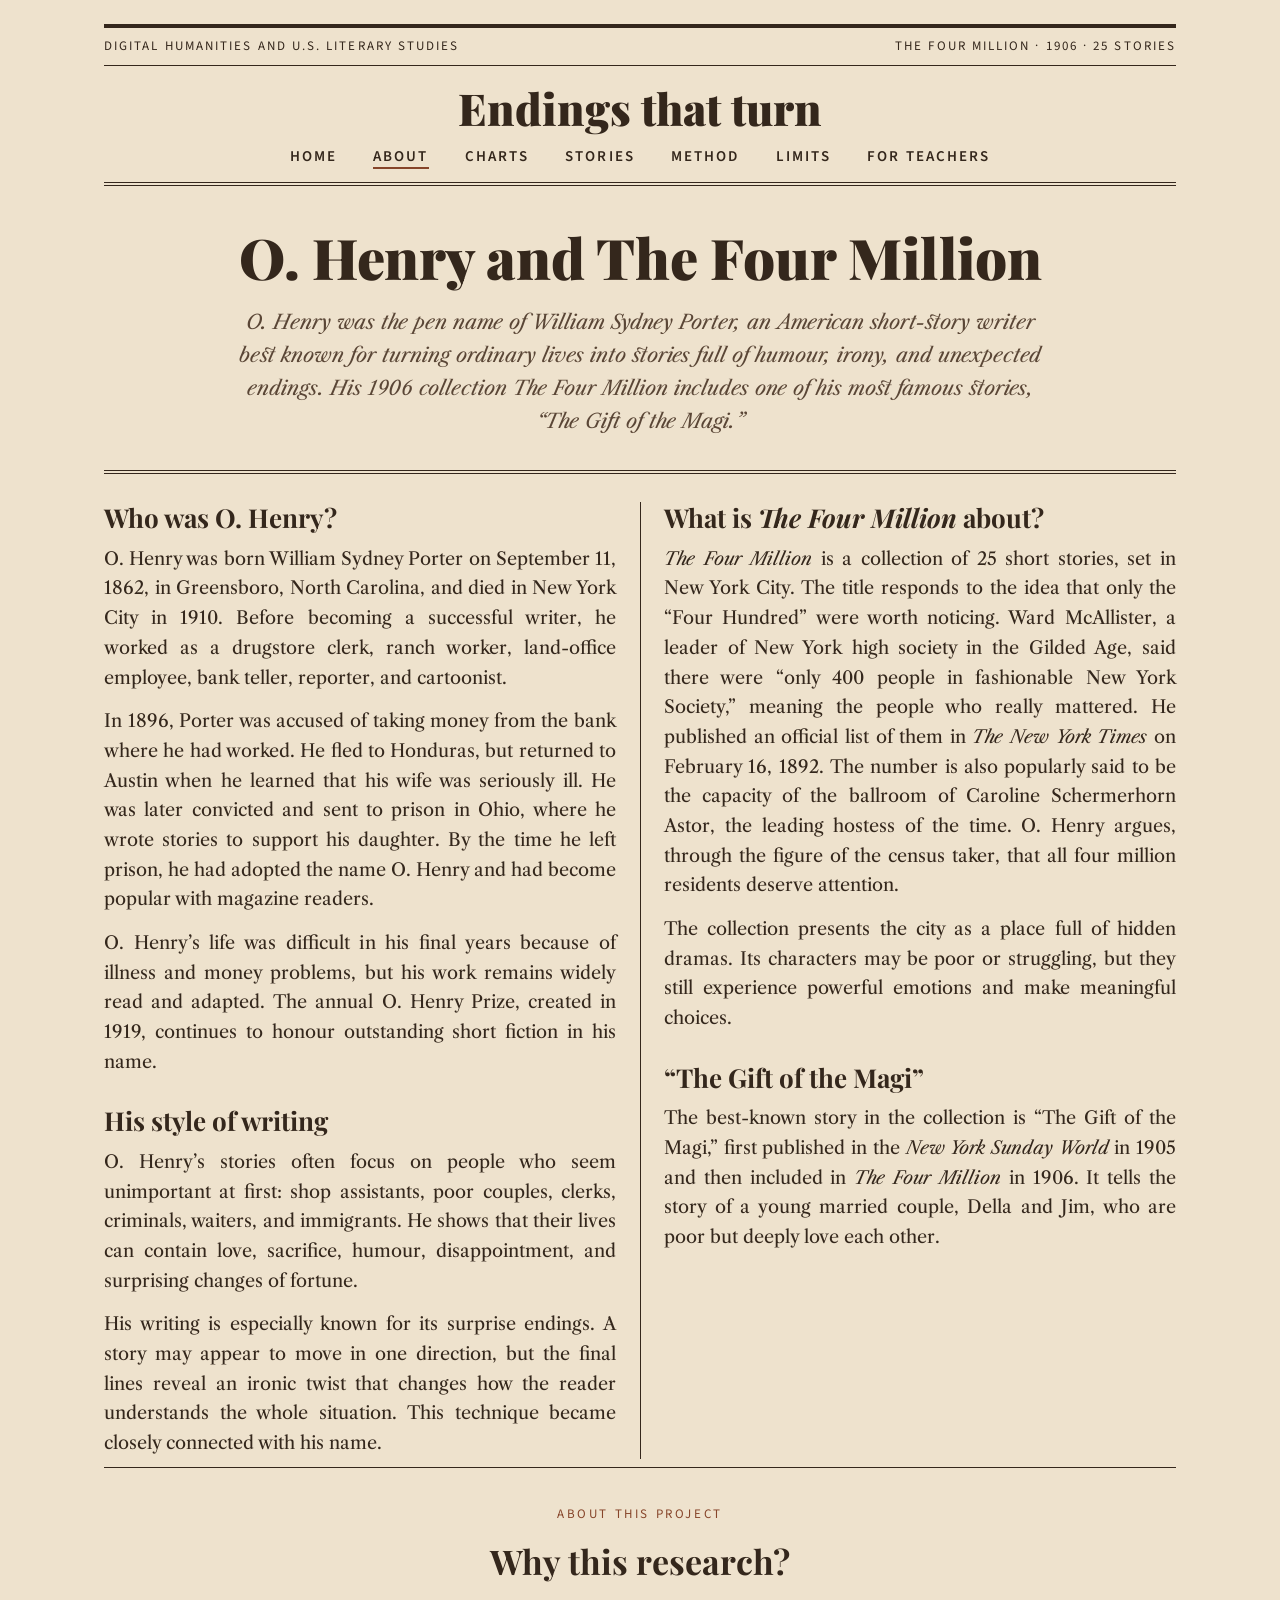
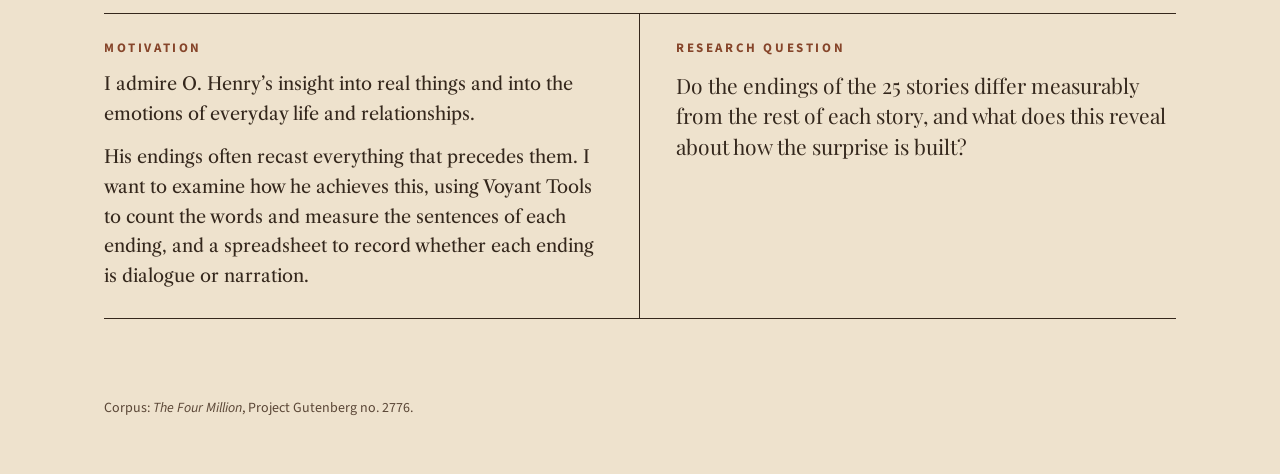
==== about.html @ a2d4a21a "About page: name the tools in the motivation Co-Authored-By: Claude Sonnet 5.5 <noreply@anthropic.co" ====
<!doctype html>
<html lang="en">
<head>
  <meta charset="utf-8">
  <meta name="viewport" content="width=device-width, initial-scale=1">
  <title>O. Henry and The Four Million &middot; Endings that turn</title>
  <meta name="description" content="Who O. Henry was, what The Four Million (1906) is about, and why this project.">
  <link rel="preconnect" href="https://fonts.googleapis.com">
  <link rel="preconnect" href="https://fonts.gstatic.com" crossorigin>
  <link href="https://fonts.googleapis.com/css2?family=Libre+Caslon+Text:ital,wght@0,400;0,700;1,400&family=Playfair+Display:wght@700;900&family=Source+Sans+3:wght@400;600&display=swap" rel="stylesheet">
  <link rel="stylesheet" href="css/style.css">
</head>
<body>
  <div class="page">

    <div class="topbar">
      <p>Digital Humanities and U.S. Literary Studies</p>
      <p>The Four Million &middot; 1906 &middot; 25 stories</p>
    </div>

    <p class="site-title"><a href="index.html">Endings that turn</a></p>

    <nav class="sectionbar" aria-label="Main menu">
      <ul>
        <li><a href="index.html">Home</a></li>
        <li><a href="about.html" aria-current="page">About</a></li>
        <li><a href="charts.html">Charts</a></li>
        <li><a href="stories.html">Stories</a></li>
        <li><a href="method.html">Method</a></li>
        <li><a href="limits.html">Limits</a></li>
        <li><a href="teachers.html">For teachers</a></li>
      </ul>
    </nav>

    <main class="paper">
      <header class="paper-head">
        <h1>O. Henry and <cite>The Four Million</cite></h1>
        <p class="intro">O. Henry was the pen name of William Sydney Porter, an American short-story writer best known for turning ordinary lives into stories full of humour, irony, and unexpected endings. His 1906 collection <cite>The Four Million</cite> includes one of his most famous stories, &ldquo;The Gift of the Magi.&rdquo;</p>
      </header>

      <!-- TODO: portrait of O. Henry (W. M. Vanderweyde, New York, before 1910, NYPL Digital Gallery, via Wikimedia Commons, public domain) with caption and alt text, once the image file is in the images folder. -->

      <div class="two-cols">
        <section>
          <h2>Who was O. Henry?</h2>
          <p>O. Henry was born William Sydney Porter on September 11, 1862, in Greensboro, North Carolina, and died in New York City in 1910. Before becoming a successful writer, he worked as a drugstore clerk, ranch worker, land-office employee, bank teller, reporter, and cartoonist.</p>
          <p>In 1896, Porter was accused of taking money from the bank where he had worked. He fled to Honduras, but returned to Austin when he learned that his wife was seriously ill. He was later convicted and sent to prison in Ohio, where he wrote stories to support his daughter. By the time he left prison, he had adopted the name O. Henry and had become popular with magazine readers.</p>
          <p>O. Henry&rsquo;s life was difficult in his final years because of illness and money problems, but his work remains widely read and adapted. The annual O. Henry Prize, created in 1919, continues to honour outstanding short fiction in his name.</p>
        </section>

        <section>
          <h2>His style of writing</h2>
          <p>O. Henry&rsquo;s stories often focus on people who seem unimportant at first: shop assistants, poor couples, clerks, criminals, waiters, and immigrants. He shows that their lives can contain love, sacrifice, humour, disappointment, and surprising changes of fortune.</p>
          <p>His writing is especially known for its surprise endings. A story may appear to move in one direction, but the final lines reveal an ironic twist that changes how the reader understands the whole situation. This technique became closely connected with his name.</p>
        </section>

        <section>
          <h2>What is <cite>The Four Million</cite> about?</h2>
          <p><cite>The Four Million</cite> is a collection of 25 short stories, set in New York City. The title responds to the idea that only the &ldquo;Four Hundred&rdquo; were worth noticing. Ward McAllister, a leader of New York high society in the Gilded Age, said there were &ldquo;only 400 people in fashionable New York Society,&rdquo; meaning the people who really mattered. He published an official list of them in <cite>The New York Times</cite> on February 16, 1892. The number is also popularly said to be the capacity of the ballroom of Caroline Schermerhorn Astor, the leading hostess of the time. O. Henry argues, through the figure of the census taker, that all four million residents deserve attention.</p>
          <p>The collection presents the city as a place full of hidden dramas. Its characters may be poor or struggling, but they still experience powerful emotions and make meaningful choices.</p>
        </section>

        <section>
          <h2>&ldquo;The Gift of the Magi&rdquo;</h2>
          <p>The best-known story in the collection is &ldquo;The Gift of the Magi,&rdquo; first published in the <cite>New York Sunday World</cite> in 1905 and then included in <cite>The Four Million</cite> in 1906. It tells the story of a young married couple, Della and Jim, who are poor but deeply love each other.</p>
          <!-- TODO: the rest of this section, once the text is complete. -->
        </section>
      </div>

      <section class="why">
        <p class="label">About this project</p>
        <h2>Why this research?</h2>
        <div class="why-cols">
          <div>
            <h3>Motivation</h3>
            <p>I admire O. Henry&rsquo;s insight into real things and into the emotions of everyday life and relationships.</p>
            <p>His endings often recast everything that precedes them. I want to examine how he achieves this, using Voyant Tools to count the words and measure the sentences of each ending, and a spreadsheet to record whether each ending is dialogue or narration.</p>
          </div>
          <div>
            <h3>Research question</h3>
            <p>Do the endings of the 25 stories differ measurably from the rest of each story, and what does this reveal about how the surprise is built?</p>
          </div>
        </div>
      </section>

      <!-- TODO: list of sources at the bottom of this page. -->
    </main>

    <footer class="site-footer">
      <p>Corpus: <cite>The Four Million</cite>, Project Gutenberg no. 2776.</p>
    </footer>

  </div>
</body>
</html>
---- css/style.css ----
:root {
  --paper: #eee2cd;
  --ink: #34271c;
  --ink-soft: #5a4636;
  --accent: #86452a;
  --cream: #fbf3e4;
  --display: "Playfair Display", "Libre Baskerville", Georgia, "Times New Roman", serif;
  --serif: "Libre Caslon Text", "Libre Baskerville", Georgia, "Times New Roman", serif;
  --sans: "Source Sans 3", "Segoe UI", Helvetica, Arial, sans-serif;
}

* { box-sizing: border-box; }

body {
  margin: 0;
  background: var(--paper);
  color: var(--ink);
  font-family: var(--serif);
  font-size: 18px;
  line-height: 1.65;
}

a { color: var(--ink); }
a:hover, a:focus-visible { color: var(--accent); }

.page {
  max-width: 1120px;
  margin: 0 auto;
  padding: 24px 24px 0;
}

/* ---------- top bar ---------- */
.topbar {
  display: flex;
  flex-wrap: wrap;
  justify-content: space-between;
  gap: 8px 24px;
  padding: 8px 0;
  border-top: 4px solid var(--ink);
  border-bottom: 1px solid var(--ink);
  font-family: var(--sans);
  font-size: 13px;
  letter-spacing: 0.16em;
  text-transform: uppercase;
}
.topbar p { margin: 0; }

/* ---------- masthead on the photograph ---------- */
.masthead {
  position: relative;
  margin-top: 20px;
  min-height: 470px;
  display: flex;
  align-items: center;
  justify-content: center;
  text-align: center;
  overflow: hidden;
  color: var(--cream);
}
.masthead img {
  position: absolute;
  inset: 0;
  width: 100%;
  height: 100%;
  object-fit: cover;
  object-position: center 55%;
  filter: sepia(0.55) contrast(1.05);
}
.masthead::before {
  content: "";
  position: absolute;
  inset: 0;
  z-index: 1;
  background: rgba(52, 39, 28, 0.66);
}
.masthead::after {
  content: "";
  position: absolute;
  inset: 14px;
  z-index: 2;
  border: 3px double rgba(251, 243, 228, 0.85);
  pointer-events: none;
}
.masthead-text {
  position: relative;
  z-index: 3;
  padding: 40px 48px;
  max-width: 960px;
}
.masthead .kicker {
  margin: 0 0 14px;
  font-family: var(--sans);
  font-size: 14px;
  letter-spacing: 0.22em;
  text-transform: uppercase;
  color: #f1d8b4;
}
.masthead h1 {
  margin: 0;
  font-family: var(--display);
  font-weight: 900;
  font-size: clamp(44px, 9vw, 104px);
  line-height: 1;
}
.masthead .subtitle {
  margin: 18px 0 0;
  font-style: italic;
  font-size: clamp(19px, 2.6vw, 26px);
  color: #f6dfbd;
}

/* photo caption, newspaper style */
.caption {
  margin: 10px 0 0;
  padding-bottom: 12px;
  border-bottom: 1px solid var(--ink);
  font-size: 14px;
  line-height: 1.5;
  font-style: italic;
  color: var(--ink-soft);
}

/* ---------- section menu ---------- */
.sectionbar {
  border-bottom: 4px double var(--ink);
}
.sectionbar ul {
  display: flex;
  flex-wrap: wrap;
  justify-content: center;
  gap: 6px 36px;
  margin: 0;
  padding: 12px 0;
  list-style: none;
  font-family: var(--sans);
  font-size: 15px;
  font-weight: 600;
  letter-spacing: 0.14em;
  text-transform: uppercase;
}
.sectionbar a { text-decoration: none; }
.sectionbar a[aria-current="page"] {
  border-bottom: 2px solid var(--accent);
}

/* ---------- lead question ---------- */
.lead {
  max-width: 820px;
  margin: 44px auto;
  text-align: center;
}
.lead .label {
  margin: 0 0 12px;
  font-family: var(--sans);
  font-size: 13px;
  letter-spacing: 0.2em;
  text-transform: uppercase;
  color: var(--accent);
}
.lead p.question {
  margin: 0;
  font-family: var(--display);
  font-size: clamp(24px, 3.4vw, 32px);
  line-height: 1.45;
}

/* ---------- three columns ---------- */
.columns {
  display: grid;
  grid-template-columns: repeat(4, minmax(0, 1fr));
  border-top: 1px solid var(--ink);
  border-bottom: 1px solid var(--ink);
}
.columns > div {
  padding: 28px 24px 32px;
  border-left: 1px solid var(--ink);
}
.columns > div:first-child { border-left: 0; padding-left: 0; }
.columns > div:last-child { padding-right: 0; }
.columns .label {
  margin: 0 0 6px;
  font-family: var(--sans);
  font-size: 12px;
  letter-spacing: 0.2em;
  text-transform: uppercase;
  color: var(--accent);
}
.columns h2 {
  margin: 0 0 8px;
  font-family: var(--display);
  font-size: 26px;
  line-height: 1.2;
}
.columns p { margin: 0; font-size: 16.5px; }
.columns a { text-decoration: none; }
.columns a:hover h2, .columns a:focus-visible h2 { color: var(--accent); }

/* ---------- footer ---------- */
.site-footer {
  padding: 22px 0 48px;
  font-family: var(--sans);
  font-size: 14px;
  color: var(--ink-soft);
}
.site-footer p { margin: 0 0 6px; }

@media (max-width: 960px) {
  .columns { grid-template-columns: repeat(2, minmax(0, 1fr)); }
  .columns > div:nth-child(3) { border-left: 0; padding-left: 0; }
  .columns > div:nth-child(n+3) { border-top: 1px solid var(--ink); }
}
@media (max-width: 620px) {
  .columns { grid-template-columns: 1fr; }
  .columns > div { padding: 22px 0; border-left: 0; border-top: 1px solid var(--ink); }
  .columns > div:first-child { border-top: 0; }
  .masthead { min-height: 400px; }
  .masthead-text { padding: 32px 28px; }
}

/* ---------- inner pages ---------- */
.site-title {
  margin: 18px 0 0;
  text-align: center;
  font-family: var(--display);
  font-weight: 900;
  font-size: clamp(28px, 5vw, 44px);
  line-height: 1.1;
}
.site-title a { text-decoration: none; }

.paper { margin: 40px 0 56px; }
.paper-head {
  max-width: 820px;
  margin: 0 auto 32px;
  text-align: center;
}
.paper-head h1 {
  margin: 0 0 18px;
  font-family: var(--display);
  font-weight: 900;
  font-size: clamp(34px, 5.5vw, 56px);
  line-height: 1.12;
}
.paper-head h1 cite { font-style: normal; }
.paper-head .intro {
  margin: 0;
  font-size: 20px;
  font-style: italic;
  color: var(--ink-soft);
}

/* two newspaper columns */
.two-cols {
  column-count: 2;
  column-gap: 48px;
  column-rule: 1px solid var(--ink);
  padding: 28px 0 8px;
  border-top: 4px double var(--ink);
  border-bottom: 1px solid var(--ink);
}
.two-cols section { break-inside: avoid-column; margin-bottom: 28px; }
.two-cols h2 {
  margin: 0 0 10px;
  font-family: var(--display);
  font-size: 26px;
  line-height: 1.25;
  break-after: avoid;
}
.two-cols p { margin: 0 0 14px; text-align: justify; hyphens: auto; }

/* why this project */
.why { padding: 36px 0 0; text-align: center; }
.why .label {
  margin: 0 0 8px;
  font-family: var(--sans);
  font-size: 13px;
  letter-spacing: 0.2em;
  text-transform: uppercase;
  color: var(--accent);
}
.why h2 {
  margin: 0 0 24px;
  font-family: var(--display);
  font-size: clamp(26px, 3.4vw, 34px);
}
.why-cols {
  display: grid;
  grid-template-columns: 1fr 1fr;
  gap: 0;
  text-align: left;
  border-top: 1px solid var(--ink);
  border-bottom: 1px solid var(--ink);
}
.why-cols > div { padding: 24px 36px 12px; }
.why-cols > div:first-child { padding-left: 0; border-right: 1px solid var(--ink); }
.why-cols > div:last-child { padding-right: 0; }
.why h3 {
  margin: 0 0 10px;
  font-family: var(--sans);
  font-size: 13px;
  letter-spacing: 0.2em;
  text-transform: uppercase;
  color: var(--accent);
}
.why p { margin: 0 0 14px; }
.why-cols > div:last-child p { font-family: var(--display); font-size: 21px; line-height: 1.45; }

@media (max-width: 820px) {
  .two-cols { column-count: 1; column-rule: none; }
  .why-cols { grid-template-columns: 1fr; }
  .why-cols > div, .why-cols > div:first-child, .why-cols > div:last-child { padding: 20px 0 8px; border-right: 0; }
  .why-cols > div:last-child { border-top: 1px solid var(--ink); }
}
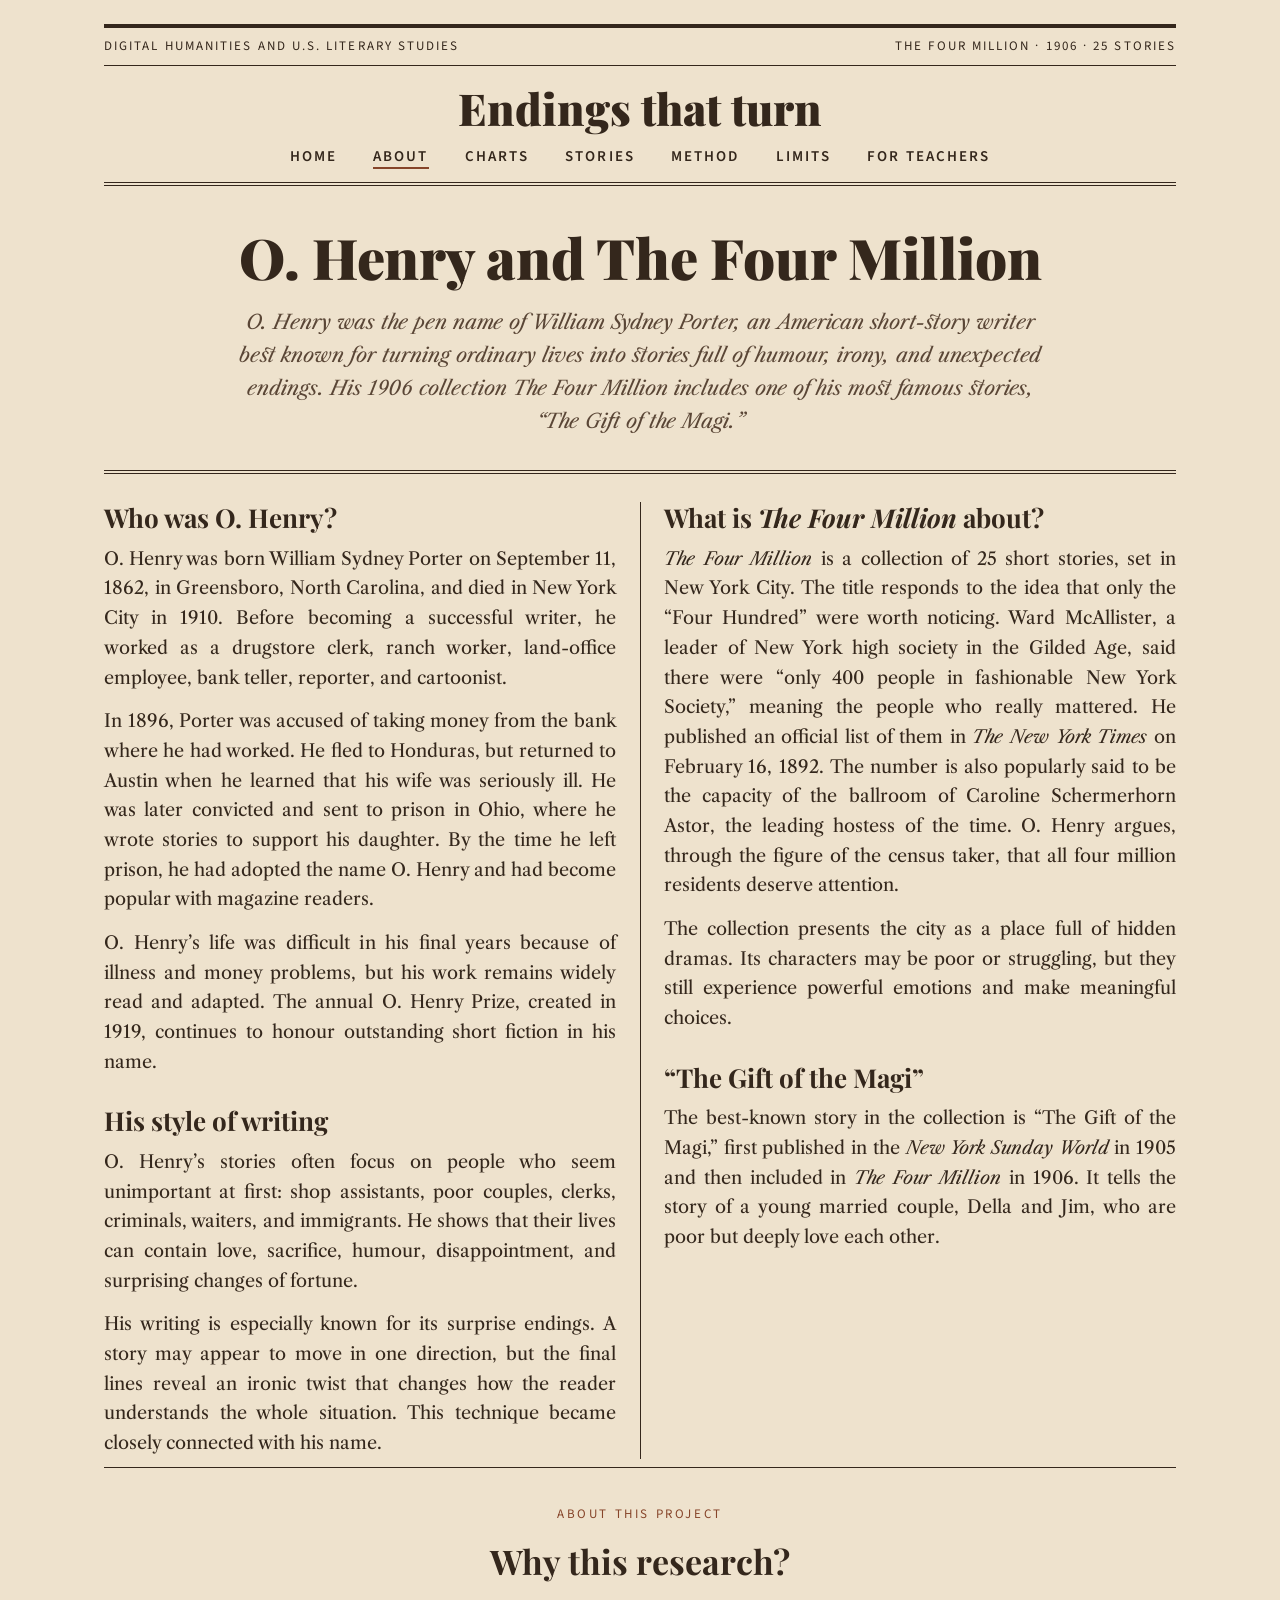
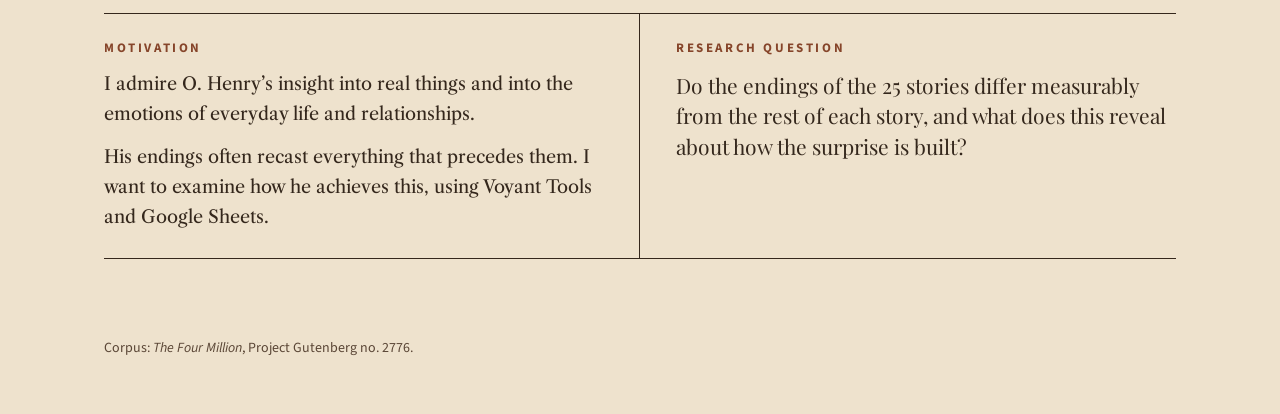
==== commit d17d0d8c: "About page: name only the tools (Voyant Tools, Google Sheets) Co-Authored-By: Claude Sonnet 5.5 <nor" ====
--- a/about.html
+++ b/about.html
@@ -74,7 +74,7 @@
           <div>
             <h3>Motivation</h3>
             <p>I admire O. Henry&rsquo;s insight into real things and into the emotions of everyday life and relationships.</p>
-            <p>His endings often recast everything that precedes them. I want to examine how he achieves this, using Voyant Tools to count the words and measure the sentences of each ending, and a spreadsheet to record whether each ending is dialogue or narration.</p>
+            <p>His endings often recast everything that precedes them. I want to examine how he achieves this, using Voyant Tools and Google Sheets.</p>
           </div>
           <div>
             <h3>Research question</h3>
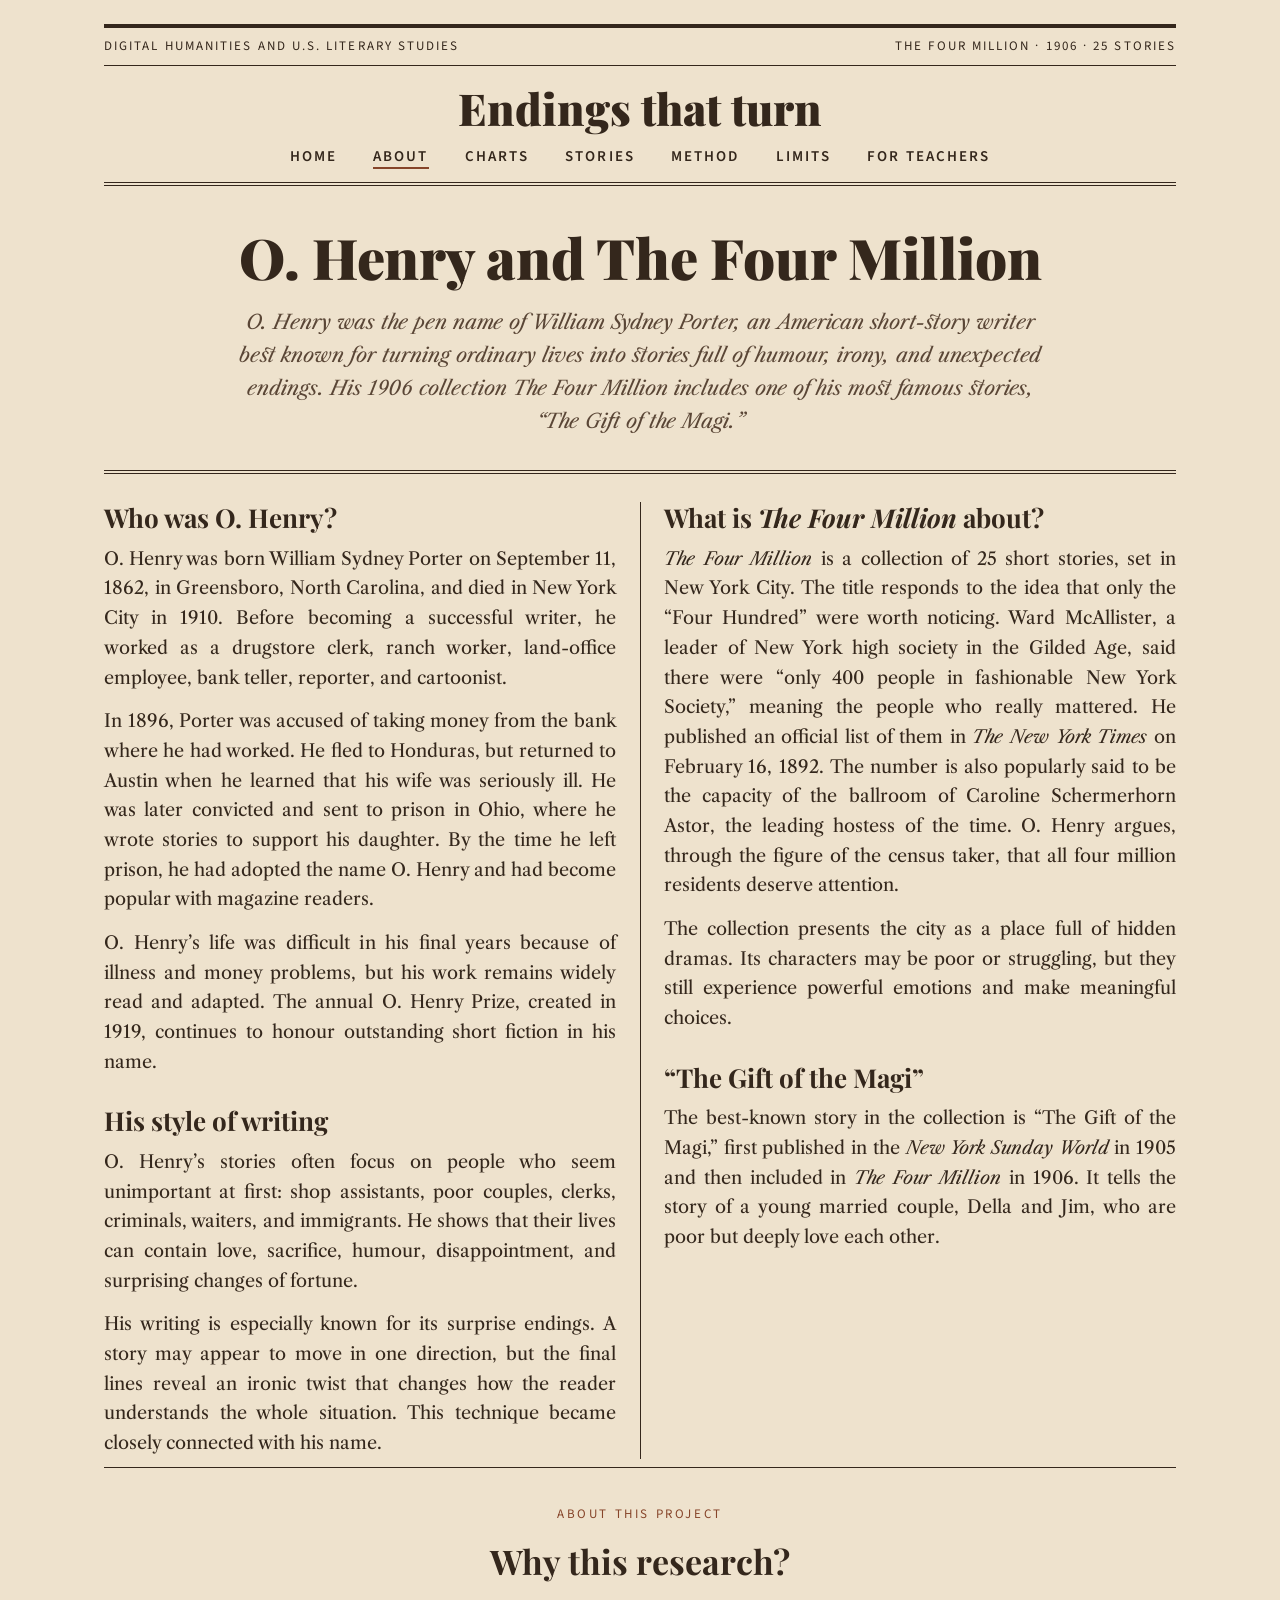
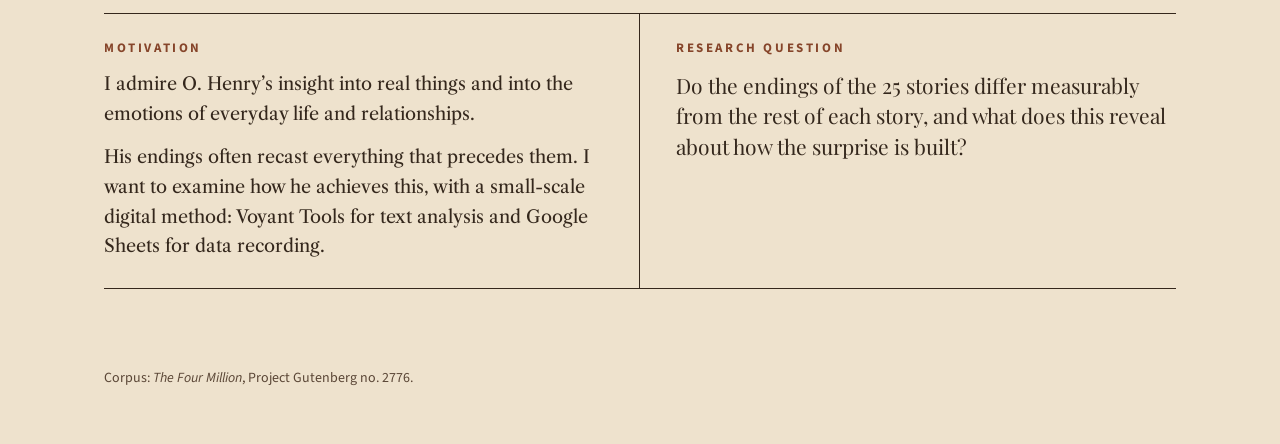
==== commit 1333031b: "About page: motivation names the method and tools Co-Authored-By: Claude Sonnet 5.5 <noreply@anthrop" ====
--- a/about.html
+++ b/about.html
@@ -74,7 +74,7 @@
           <div>
             <h3>Motivation</h3>
             <p>I admire O. Henry&rsquo;s insight into real things and into the emotions of everyday life and relationships.</p>
-            <p>His endings often recast everything that precedes them. I want to examine how he achieves this, using Voyant Tools and Google Sheets.</p>
+            <p>His endings often recast everything that precedes them. I want to examine how he achieves this, with a small-scale digital method: Voyant Tools for text analysis and Google Sheets for data recording.</p>
           </div>
           <div>
             <h3>Research question</h3>
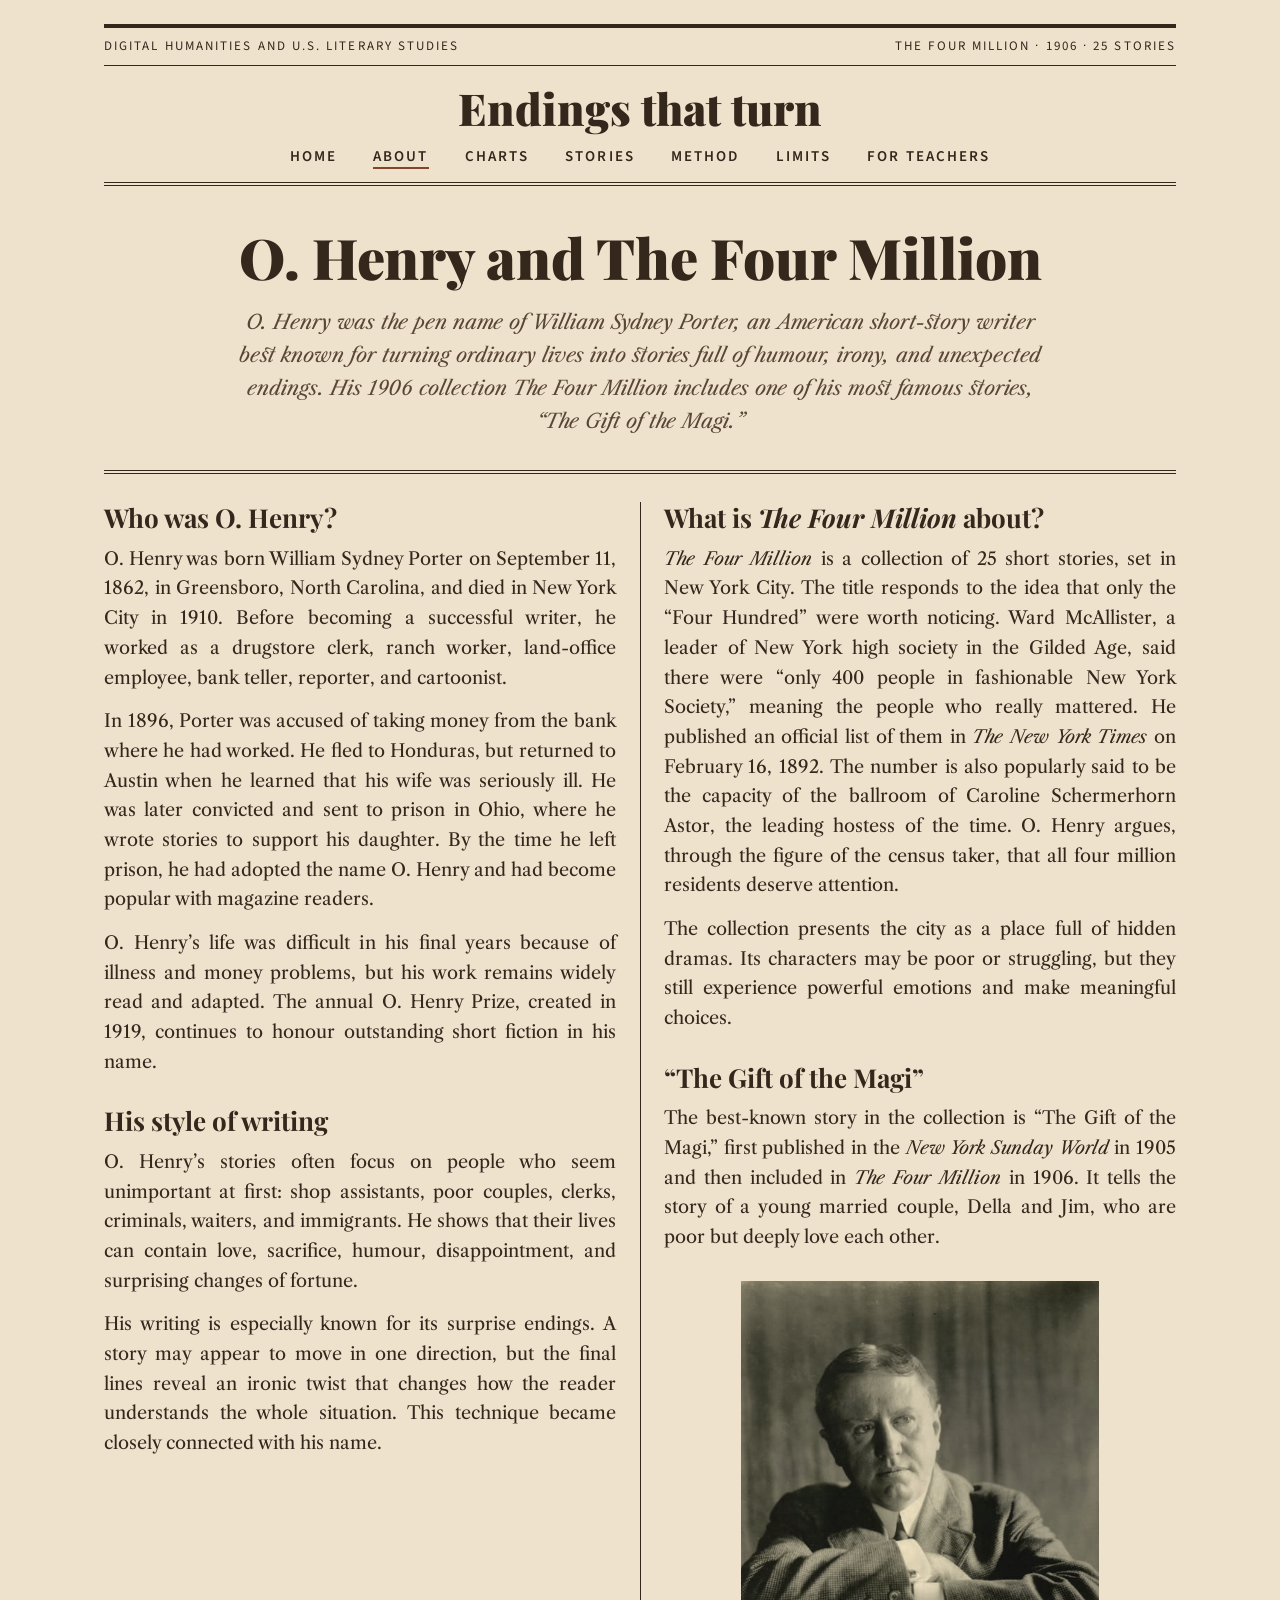
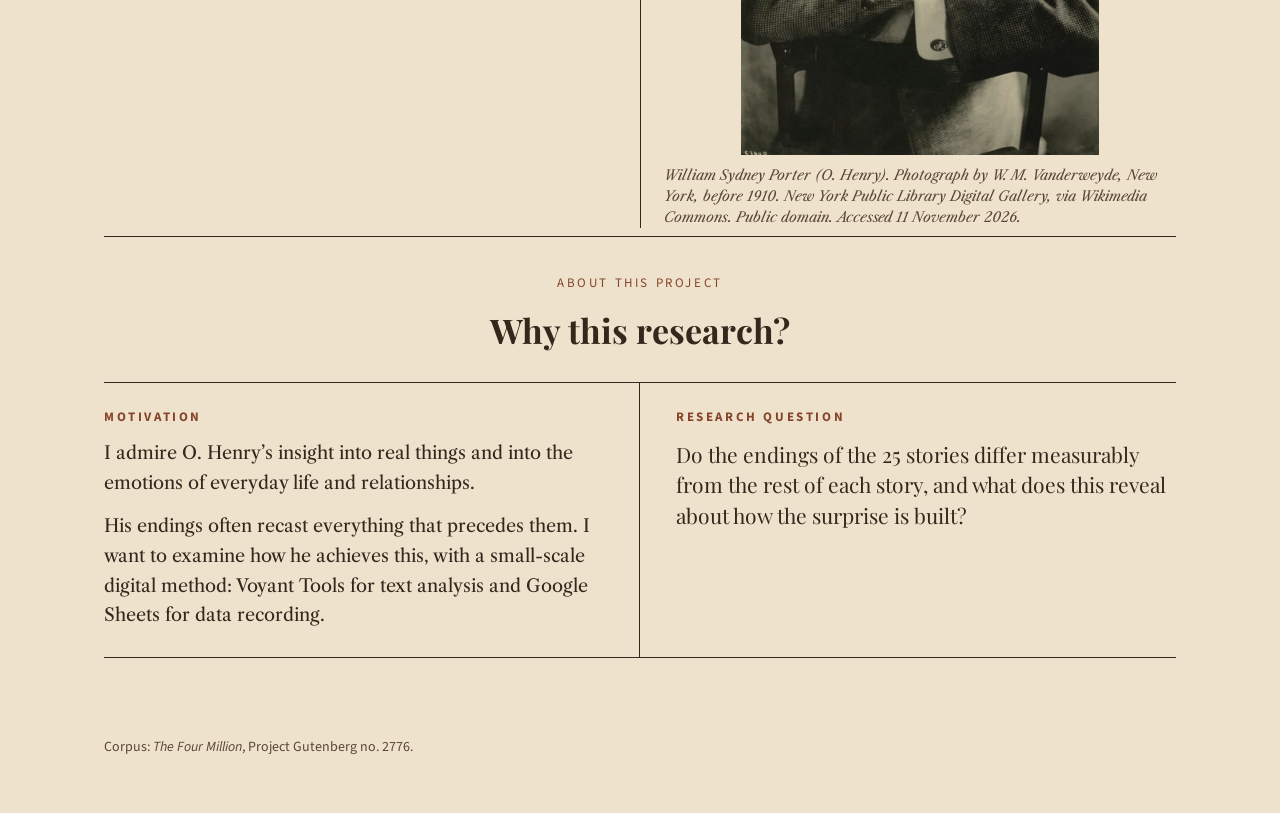
==== commit 7f7612fd: "About page: portrait of O. Henry with caption Co-Authored-By: Claude Sonnet 5.5 <noreply@anthropic.c" ====
--- a/about.html
+++ b/about.html
@@ -38,8 +38,6 @@
         <p class="intro">O. Henry was the pen name of William Sydney Porter, an American short-story writer best known for turning ordinary lives into stories full of humour, irony, and unexpected endings. His 1906 collection <cite>The Four Million</cite> includes one of his most famous stories, &ldquo;The Gift of the Magi.&rdquo;</p>
       </header>
 
-      <!-- TODO: portrait of O. Henry (W. M. Vanderweyde, New York, before 1910, NYPL Digital Gallery, via Wikimedia Commons, public domain) with caption and alt text, once the image file is in the images folder. -->
-
       <div class="two-cols">
         <section>
           <h2>Who was O. Henry?</h2>
@@ -65,6 +63,11 @@
           <p>The best-known story in the collection is &ldquo;The Gift of the Magi,&rdquo; first published in the <cite>New York Sunday World</cite> in 1905 and then included in <cite>The Four Million</cite> in 1906. It tells the story of a young married couple, Della and Jim, who are poor but deeply love each other.</p>
           <!-- TODO: the rest of this section, once the text is complete. -->
         </section>
+        <figure class="portrait">
+          <img src="images/o-henry-portrait.jpg" alt="" width="960" height="1270">
+          <!-- TODO: alt text, written by Daria at the end. -->
+          <figcaption>William Sydney Porter (O. Henry). Photograph by W. M. Vanderweyde, New York, before 1910. New York Public Library Digital Gallery, via Wikimedia Commons. Public domain. Accessed 11 November 2026.</figcaption>
+        </figure>
       </div>
 
       <section class="why">
--- a/css/style.css
+++ b/css/style.css
@@ -268,6 +268,22 @@
 }
 .two-cols p { margin: 0 0 14px; text-align: justify; hyphens: auto; }
 
+.portrait { margin: 0 0 28px; break-inside: avoid-column; }
+.portrait img {
+  display: block;
+  width: 70%;
+  height: auto;
+  margin: 0 auto;
+  filter: sepia(0.35);
+}
+.portrait figcaption {
+  margin: 10px 0 0;
+  font-size: 14px;
+  line-height: 1.5;
+  font-style: italic;
+  color: var(--ink-soft);
+}
+
 /* why this project */
 .why { padding: 36px 0 0; text-align: center; }
 .why .label {
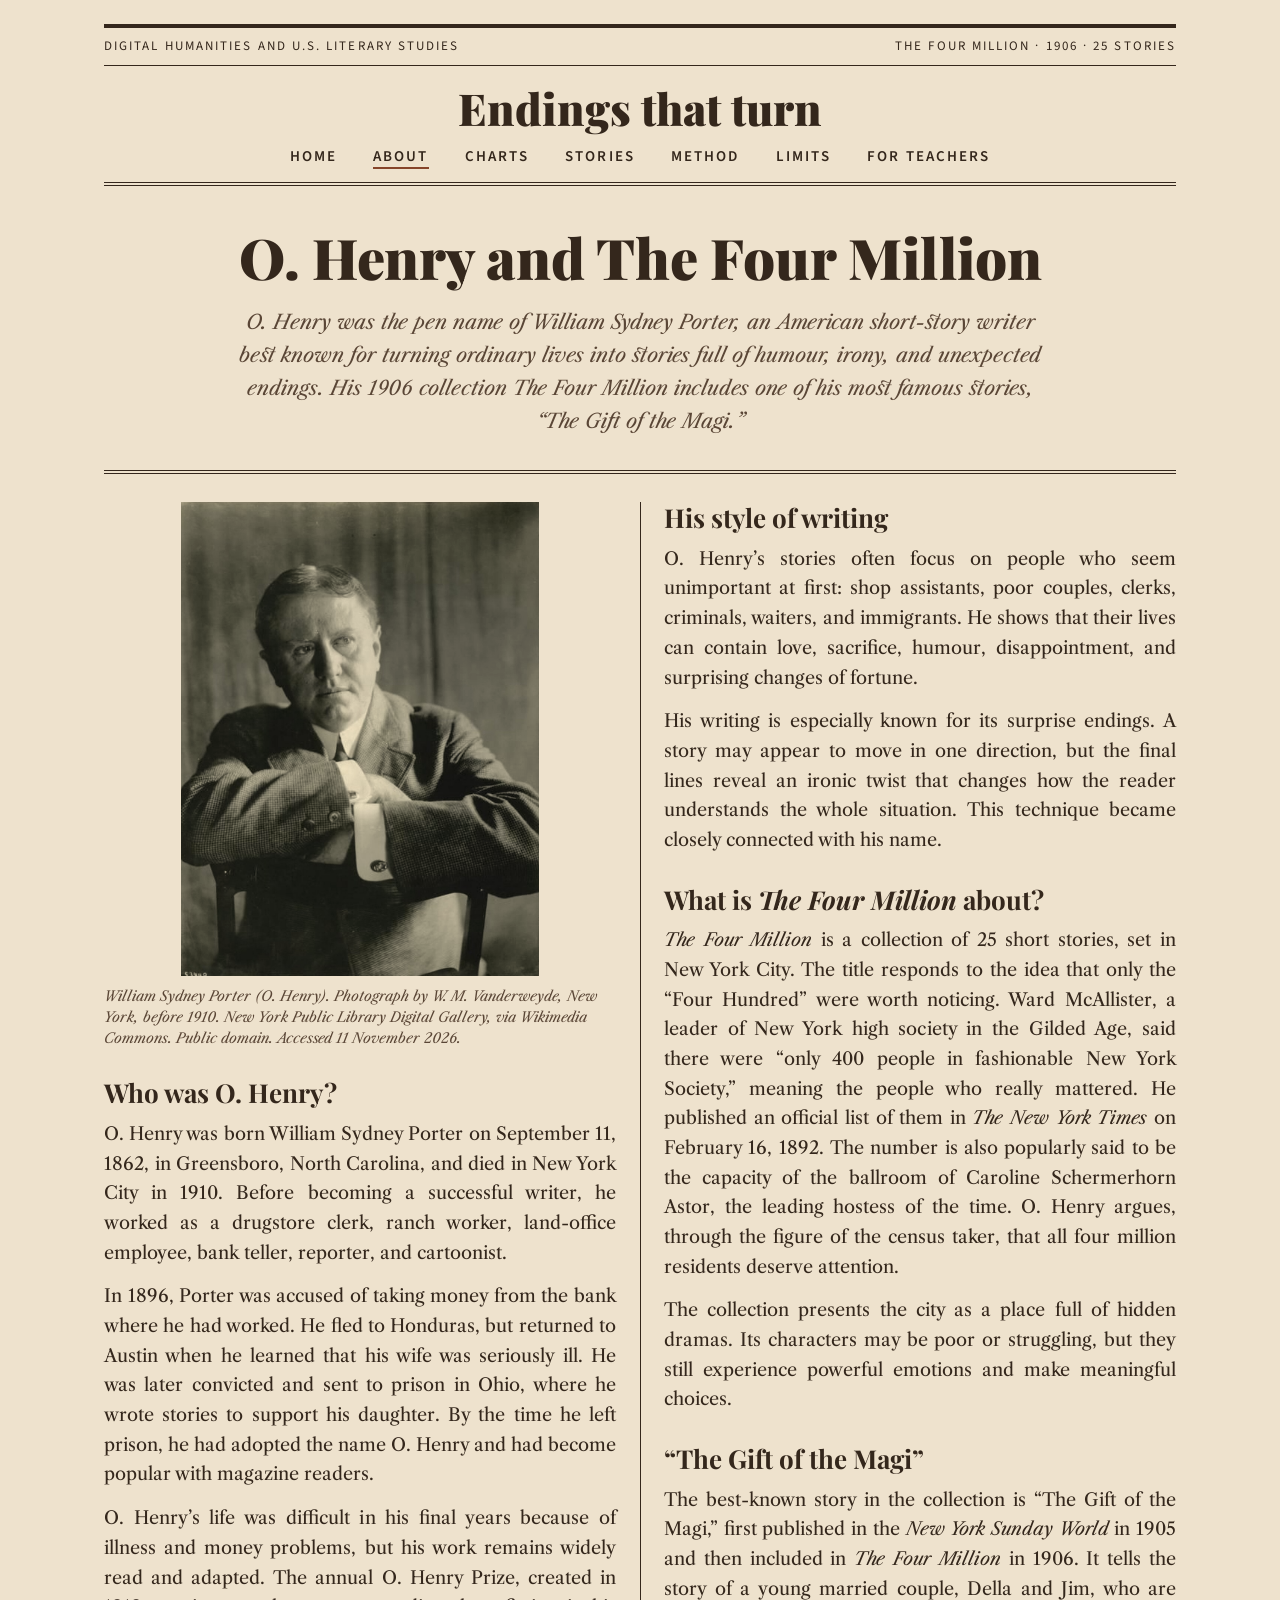
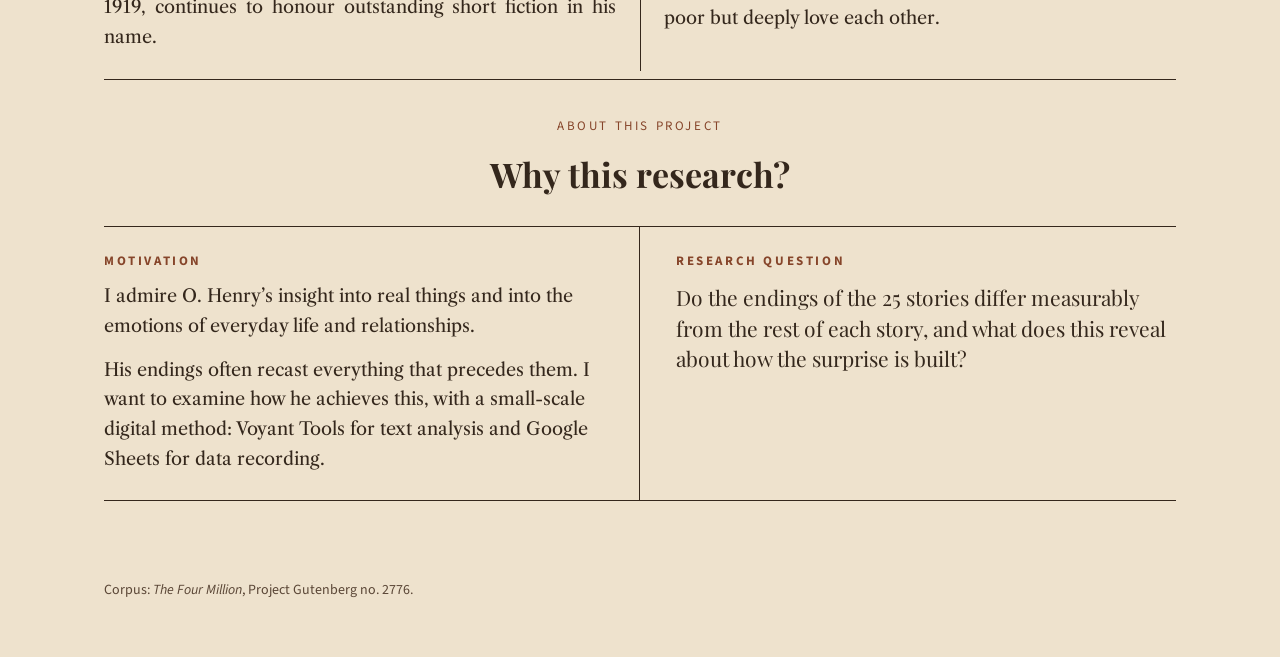
==== commit 08b5a636: "About page: portrait above 'Who was O. Henry?' Co-Authored-By: Claude Sonnet 5.5 <noreply@anthropic." ====
--- a/about.html
+++ b/about.html
@@ -39,6 +39,12 @@
       </header>
 
       <div class="two-cols">
+        <figure class="portrait">
+          <img src="images/o-henry-portrait.jpg" alt="" width="960" height="1270">
+          <!-- TODO: alt text, written by Daria at the end. -->
+          <figcaption>William Sydney Porter (O. Henry). Photograph by W. M. Vanderweyde, New York, before 1910. New York Public Library Digital Gallery, via Wikimedia Commons. Public domain. Accessed 11 November 2026.</figcaption>
+        </figure>
+
         <section>
           <h2>Who was O. Henry?</h2>
           <p>O. Henry was born William Sydney Porter on September 11, 1862, in Greensboro, North Carolina, and died in New York City in 1910. Before becoming a successful writer, he worked as a drugstore clerk, ranch worker, land-office employee, bank teller, reporter, and cartoonist.</p>
@@ -63,11 +69,6 @@
           <p>The best-known story in the collection is &ldquo;The Gift of the Magi,&rdquo; first published in the <cite>New York Sunday World</cite> in 1905 and then included in <cite>The Four Million</cite> in 1906. It tells the story of a young married couple, Della and Jim, who are poor but deeply love each other.</p>
           <!-- TODO: the rest of this section, once the text is complete. -->
         </section>
-        <figure class="portrait">
-          <img src="images/o-henry-portrait.jpg" alt="" width="960" height="1270">
-          <!-- TODO: alt text, written by Daria at the end. -->
-          <figcaption>William Sydney Porter (O. Henry). Photograph by W. M. Vanderweyde, New York, before 1910. New York Public Library Digital Gallery, via Wikimedia Commons. Public domain. Accessed 11 November 2026.</figcaption>
-        </figure>
       </div>
 
       <section class="why">
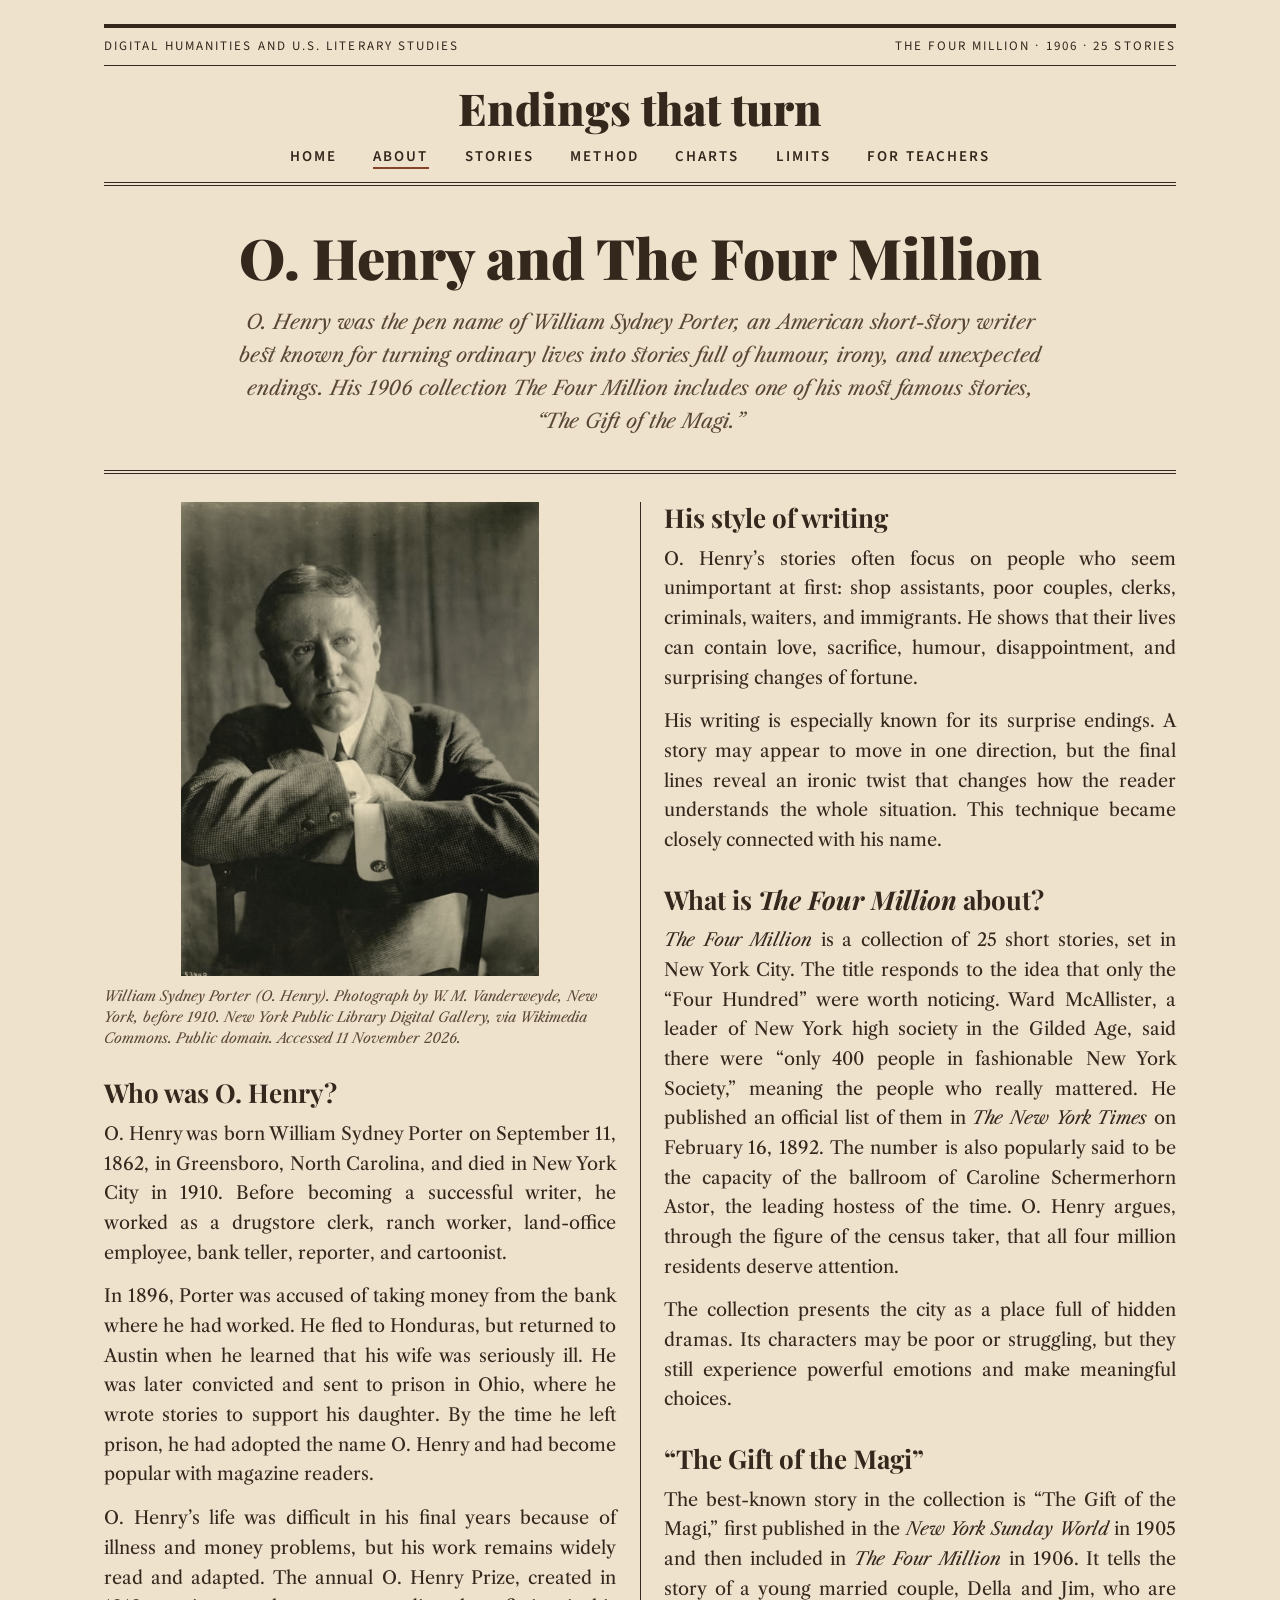
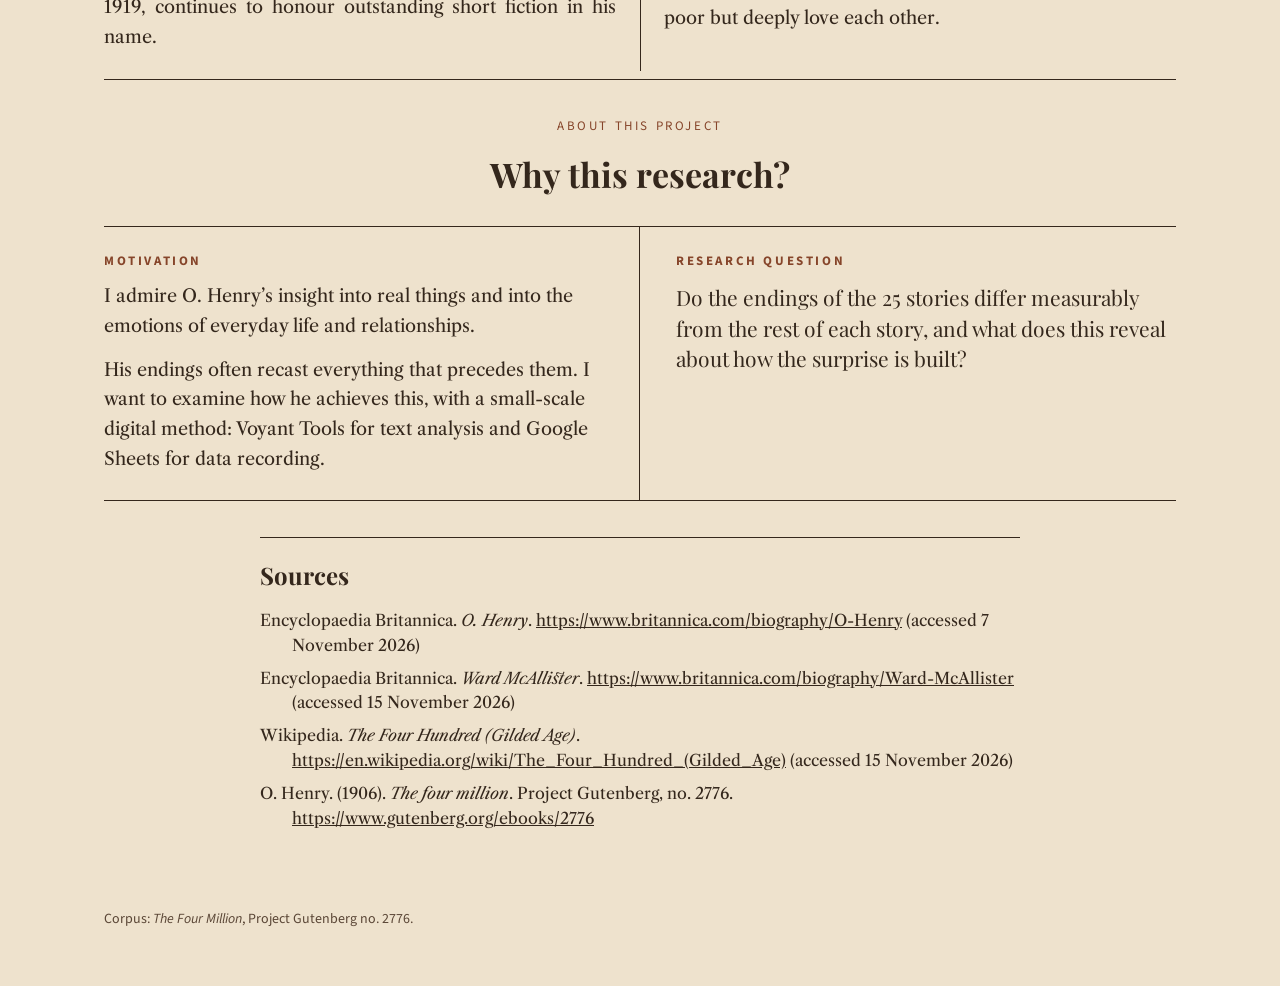
==== commit 6e61d476: "Piece 1: Home cards, About sources, Stories, Method, Charts and Limits The six research pages with t" ====
--- a/about.html
+++ b/about.html
@@ -24,9 +24,9 @@
       <ul>
         <li><a href="index.html">Home</a></li>
         <li><a href="about.html" aria-current="page">About</a></li>
-        <li><a href="charts.html">Charts</a></li>
         <li><a href="stories.html">Stories</a></li>
         <li><a href="method.html">Method</a></li>
+        <li><a href="charts.html">Charts</a></li>
         <li><a href="limits.html">Limits</a></li>
         <li><a href="teachers.html">For teachers</a></li>
       </ul>
@@ -40,8 +40,7 @@
 
       <div class="two-cols">
         <figure class="portrait">
-          <img src="images/o-henry-portrait.jpg" alt="" width="960" height="1270">
-          <!-- TODO: alt text, written by Daria at the end. -->
+          <img src="images/o-henry-portrait.jpg" alt="Black-and-white photograph of O. Henry, a middle-aged man in a checked jacket and a white shirt. He sits with his arms folded on the back of a chair and looks to the side." width="960" height="1270">
           <figcaption>William Sydney Porter (O. Henry). Photograph by W. M. Vanderweyde, New York, before 1910. New York Public Library Digital Gallery, via Wikimedia Commons. Public domain. Accessed 11 November 2026.</figcaption>
         </figure>
 
@@ -67,7 +66,6 @@
         <section>
           <h2>&ldquo;The Gift of the Magi&rdquo;</h2>
           <p>The best-known story in the collection is &ldquo;The Gift of the Magi,&rdquo; first published in the <cite>New York Sunday World</cite> in 1905 and then included in <cite>The Four Million</cite> in 1906. It tells the story of a young married couple, Della and Jim, who are poor but deeply love each other.</p>
-          <!-- TODO: the rest of this section, once the text is complete. -->
         </section>
       </div>
 
@@ -87,7 +85,15 @@
         </div>
       </section>
 
-      <!-- TODO: list of sources at the bottom of this page. -->
+      <section class="refs">
+        <h2>Sources</h2>
+        <ul>
+          <li>Encyclopaedia Britannica. <em>O. Henry</em>. <a href="https://www.britannica.com/biography/O-Henry" target="_blank" rel="noopener">https://www.britannica.com/biography/O-Henry</a> (accessed 7 November 2026)</li>
+          <li>Encyclopaedia Britannica. <em>Ward McAllister</em>. <a href="https://www.britannica.com/biography/Ward-McAllister" target="_blank" rel="noopener">https://www.britannica.com/biography/Ward-McAllister</a> (accessed 15 November 2026)</li>
+          <li>Wikipedia. <em>The Four Hundred (Gilded Age)</em>. <a href="https://en.wikipedia.org/wiki/The_Four_Hundred_(Gilded_Age)" target="_blank" rel="noopener">https://en.wikipedia.org/wiki/The_Four_Hundred_(Gilded_Age)</a> (accessed 15 November 2026)</li>
+          <li>O. Henry. (1906). <em>The four million</em>. Project Gutenberg, no. 2776. <a href="https://www.gutenberg.org/ebooks/2776" target="_blank" rel="noopener">https://www.gutenberg.org/ebooks/2776</a></li>
+        </ul>
+      </section>
     </main>
 
     <footer class="site-footer">
--- a/css/style.css
+++ b/css/style.css
@@ -327,3 +327,151 @@
   .why-cols > div, .why-cols > div:first-child, .why-cols > div:last-child { padding: 20px 0 8px; border-right: 0; }
   .why-cols > div:last-child { border-top: 1px solid var(--ink); }
 }
+
+/* definition lists and numbered lists inside the columns */
+.two-cols dt {
+  margin: 14px 0 2px;
+  font-family: var(--sans);
+  font-size: 13px;
+  font-weight: 600;
+  letter-spacing: 0.16em;
+  text-transform: uppercase;
+  color: var(--accent);
+  break-after: avoid;
+}
+.two-cols dd { margin: 0 0 8px; text-align: justify; hyphens: auto; }
+.two-cols ol { margin: 0 0 14px; padding-left: 22px; }
+.two-cols li { margin-bottom: 8px; text-align: justify; hyphens: auto; }
+
+/* six cards on the home page: three columns, two rows */
+.columns-six { grid-template-columns: repeat(3, minmax(0, 1fr)); }
+.columns-six > div { border-left: 1px solid var(--ink); padding: 28px 24px 32px; }
+.columns-six > div:nth-child(3n+1) { border-left: 0; padding-left: 0; }
+.columns-six > div:nth-child(3n) { padding-right: 0; }
+.columns-six > div:nth-child(n+4) { border-top: 1px solid var(--ink); }
+
+@media (max-width: 960px) {
+  .columns-six { grid-template-columns: repeat(2, minmax(0, 1fr)); }
+  .columns-six > div { border-top: 0; border-left: 1px solid var(--ink); padding: 28px 24px 32px; }
+  .columns-six > div:nth-child(odd) { border-left: 0; padding-left: 0; }
+  .columns-six > div:nth-child(even) { padding-right: 0; }
+  .columns-six > div:nth-child(n+3) { border-top: 1px solid var(--ink); }
+}
+@media (max-width: 620px) {
+  .columns-six { grid-template-columns: 1fr; }
+  .columns-six > div, .columns-six > div:nth-child(odd), .columns-six > div:nth-child(even) { padding: 22px 0; border-left: 0; border-top: 1px solid var(--ink); }
+  .columns-six > div:first-child { border-top: 0; }
+}
+
+/* charts page */
+.chart-grid {
+  display: grid;
+  grid-template-columns: repeat(2, minmax(0, 1fr));
+  border-top: 4px double var(--ink);
+  border-bottom: 1px solid var(--ink);
+}
+.chart { margin: 0; padding: 28px 32px 28px; border-left: 1px solid var(--ink); }
+.chart:nth-child(odd) { border-left: 0; padding-left: 0; }
+.chart:nth-child(even) { padding-right: 0; }
+.chart:nth-child(n+3) { border-top: 1px solid var(--ink); }
+.chart-wide { grid-column: 1 / -1; width: 50%; justify-self: center; border-left: 0; padding-left: 0; padding-right: 0; }
+.chart h2 { margin: 0 0 14px; font-family: var(--display); font-size: 26px; line-height: 1.25; }
+.chart-frame {
+  aspect-ratio: 4 / 3;
+  display: flex;
+  flex-direction: column;
+  align-items: center;
+  justify-content: center;
+  padding: 24px;
+  text-align: center;
+  border: 2px dashed var(--ink-soft);
+  background: var(--cream);
+}
+.chart-frame p { margin: 0; }
+.chart-frame p:first-child { font-family: var(--sans); font-size: 13px; letter-spacing: 0.2em; text-transform: uppercase; color: var(--accent); }
+.chart-frame .what { margin-top: 10px; font-size: 16px; color: var(--ink-soft); }
+.chart figcaption { margin: 10px 0 0; font-size: 14px; line-height: 1.5; font-style: italic; color: var(--ink-soft); }
+.why .todo { margin: 0 0 14px; font-style: italic; color: var(--ink-soft); }
+@media (max-width: 820px) {
+  .chart-grid { grid-template-columns: 1fr; }
+  .chart, .chart:nth-child(odd), .chart:nth-child(even) { padding: 24px 0; border-left: 0; }
+  .chart:nth-child(n+2) { border-top: 1px solid var(--ink); }
+  .chart-wide { width: 100%; }
+}
+
+/* drawn charts */
+.chart svg { display: block; width: 100%; height: auto; background: var(--cream); border: 1px solid var(--ink-soft); }
+.chart svg text { font-family: var(--sans); }
+
+/* Stories page: table of the 25 stories */
+.table-wrap { overflow-x: auto; margin: 0 0 18px; }
+table.stories { width: 100%; border-collapse: collapse; font-family: "Source Sans 3", sans-serif; font-size: 0.95rem; }
+table.stories caption { text-align: left; font-style: italic; color: var(--ink-soft); padding: 0 0 10px; }
+table.stories th, table.stories td { padding: 7px 10px; border-bottom: 1px solid var(--ink-soft); text-align: left; vertical-align: top; }
+table.stories thead th { border-bottom: 2px solid var(--ink); font-weight: 600; font-size: 0.85rem; vertical-align: bottom; }
+table.stories tbody th { font-weight: 600; font-family: "Libre Caslon Text", serif; }
+table.stories td.n { color: var(--ink-soft); width: 2em; }
+table.stories td.num { text-align: right; font-variant-numeric: tabular-nums; }
+table.stories tbody tr:nth-child(even) { background: rgba(134, 69, 42, 0.05); }
+.table-note { font-size: 0.95rem; color: var(--ink-soft); margin: 0 0 8px; }
+.band-title { font-family: "Playfair Display", serif; text-align: center; margin: 34px 0 18px; padding-top: 26px; border-top: 3px double var(--ink); }
+
+/* For teachers page */
+.layout { display: grid; grid-template-columns: 2fr 1fr; gap: 34px; margin-top: 10px; }
+.cards { display: grid; grid-template-columns: 1fr 1fr; gap: 16px; }
+.card { border: 1px solid var(--ink); background: var(--cream); padding: 14px 16px; }
+.card h2 { margin: 0 0 2px; font-family: "Playfair Display", serif; font-size: 1.15rem; }
+.card p { margin: 0 0 6px; font-size: 0.98rem; }
+.card .tm, .tm { font-family: "Source Sans 3", sans-serif; font-size: 0.85rem; color: var(--accent); font-weight: 600; margin: 0 0 6px; }
+.aside { border-left: 3px double var(--ink); padding-left: 22px; }
+.aside h2 { font-family: "Playfair Display", serif; font-size: 1.2rem; margin: 0 0 6px; }
+ul.plain { margin: 0 0 16px; padding-left: 18px; }
+ul.plain li { margin-bottom: 6px; }
+.keyreq p { font-size: 0.92rem; margin: 0 0 8px; }
+.keyreq form { display: flex; gap: 6px; }
+.keyreq input[type="email"] { flex: 1; min-width: 0; box-sizing: border-box; font: inherit; font-size: 0.92rem; padding: 7px 9px; border: 1px solid var(--ink); background: var(--cream); color: var(--ink); }
+.keyreq button { font-family: "Source Sans 3", sans-serif; font-weight: 600; border: 2px solid var(--ink); background: var(--ink); color: var(--paper); padding: 6px 14px; cursor: pointer; }
+.keyreq .note { font-size: 0.8rem; color: var(--ink-soft); margin: 6px 0 0; }
+.keyreq .hp { position: absolute; left: -9999px; }
+@media (max-width: 760px) { .layout { grid-template-columns: 1fr; } .cards { grid-template-columns: 1fr; } .aside { border-left: 0; padding-left: 0; border-top: 3px double var(--ink); padding-top: 18px; } }
+
+/* compare view on the Stories page */
+.compare-note { text-align: center; font-family: "Source Sans 3", sans-serif; margin: 0 0 14px; color: var(--ink-soft); }
+table.stories tbody tr.picked { background: rgba(134, 69, 42, 0.14); }
+table.stories tbody tr.picked th, table.stories tbody tr.picked td { font-size: 1.1rem; padding-top: 12px; padding-bottom: 12px; }
+
+/* Test the ending page */
+.read-first { text-align: center; max-width: 720px; margin: 0 auto 18px; }
+.demo-bar { display: flex; justify-content: center; align-items: center; gap: 12px; margin: 0 0 18px; font-family: "Source Sans 3", sans-serif; }
+.demo-bar select { font: inherit; padding: 7px 10px; border: 1px solid var(--ink); background: var(--cream); color: var(--ink); max-width: 340px; }
+.ending { background: var(--cream); border: 1px solid var(--ink); padding: 20px 26px; margin: 0 0 22px; }
+.ending h2 { margin: 0 0 4px; font-family: "Playfair Display", serif; }
+.ending .src { font-family: "Source Sans 3", sans-serif; font-size: 0.85rem; color: var(--ink-soft); margin: 0 0 12px; }
+.ending p.para { font-size: 1.2rem; line-height: 1.6; margin: 0 0 12px; }
+.ending .no { font-family: "Source Sans 3", sans-serif; font-size: 0.8rem; font-weight: 600; color: var(--accent); margin-right: 8px; }
+.tests { display: grid; grid-template-columns: repeat(3, 1fr); gap: 16px; margin: 0 0 22px; }
+.tests div { border-top: 3px double var(--ink); padding-top: 10px; }
+.tests h2 { margin: 0 0 4px; font-family: "Playfair Display", serif; font-size: 1.15rem; }
+.tests p { margin: 0; font-size: 1.02rem; }
+.tests-note { margin: -8px 0 22px; font-size: 0.95rem; font-style: italic; color: var(--ink-soft); }
+.reveal { text-align: center; }
+.reveal button { font-family: "Source Sans 3", sans-serif; font-weight: 600; font-size: 1.05rem; border: 2px solid var(--ink); background: var(--ink); color: var(--paper); padding: 10px 22px; cursor: pointer; }
+.result { margin: 18px auto 0; max-width: 640px; border: 2px solid var(--accent); padding: 16px 22px; text-align: left; }
+.result strong { font-family: "Playfair Display", serif; font-size: 1.3rem; color: var(--accent); display: block; margin-bottom: 6px; }
+.back { text-align: center; margin-top: 26px; }
+@media (max-width: 760px) { .tests { grid-template-columns: 1fr; } }
+.links-title { font-family: "Playfair Display", serif; font-size: 1.2rem; margin: 0 0 8px; }
+.links-title { margin-top: 26px; }
+
+/* screenshot figure (Method page) */
+.screen { margin: 28px 0 0; padding-top: 22px; border-top: 3px double var(--ink); }
+.screen img { display: block; width: 100%; height: auto; border: 1px solid var(--ink); }
+.screen figcaption { font-size: 0.9rem; color: var(--ink-soft); margin-top: 8px; font-style: italic; }
+
+/* references */
+.refs { max-width: 760px; margin: 36px auto 8px; padding-top: 18px; border-top: 1px solid var(--ink); }
+.refs h2 { margin: 0 0 12px; font-family: var(--display); font-size: 24px; }
+.refs ul { list-style: none; margin: 0; padding: 0; font-size: 16px; line-height: 1.55; }
+.refs li { margin: 0 0 8px; padding-left: 2em; text-indent: -2em; overflow-wrap: anywhere; }
+
+.coding-note { font-size: 0.9rem; color: var(--ink-soft); }
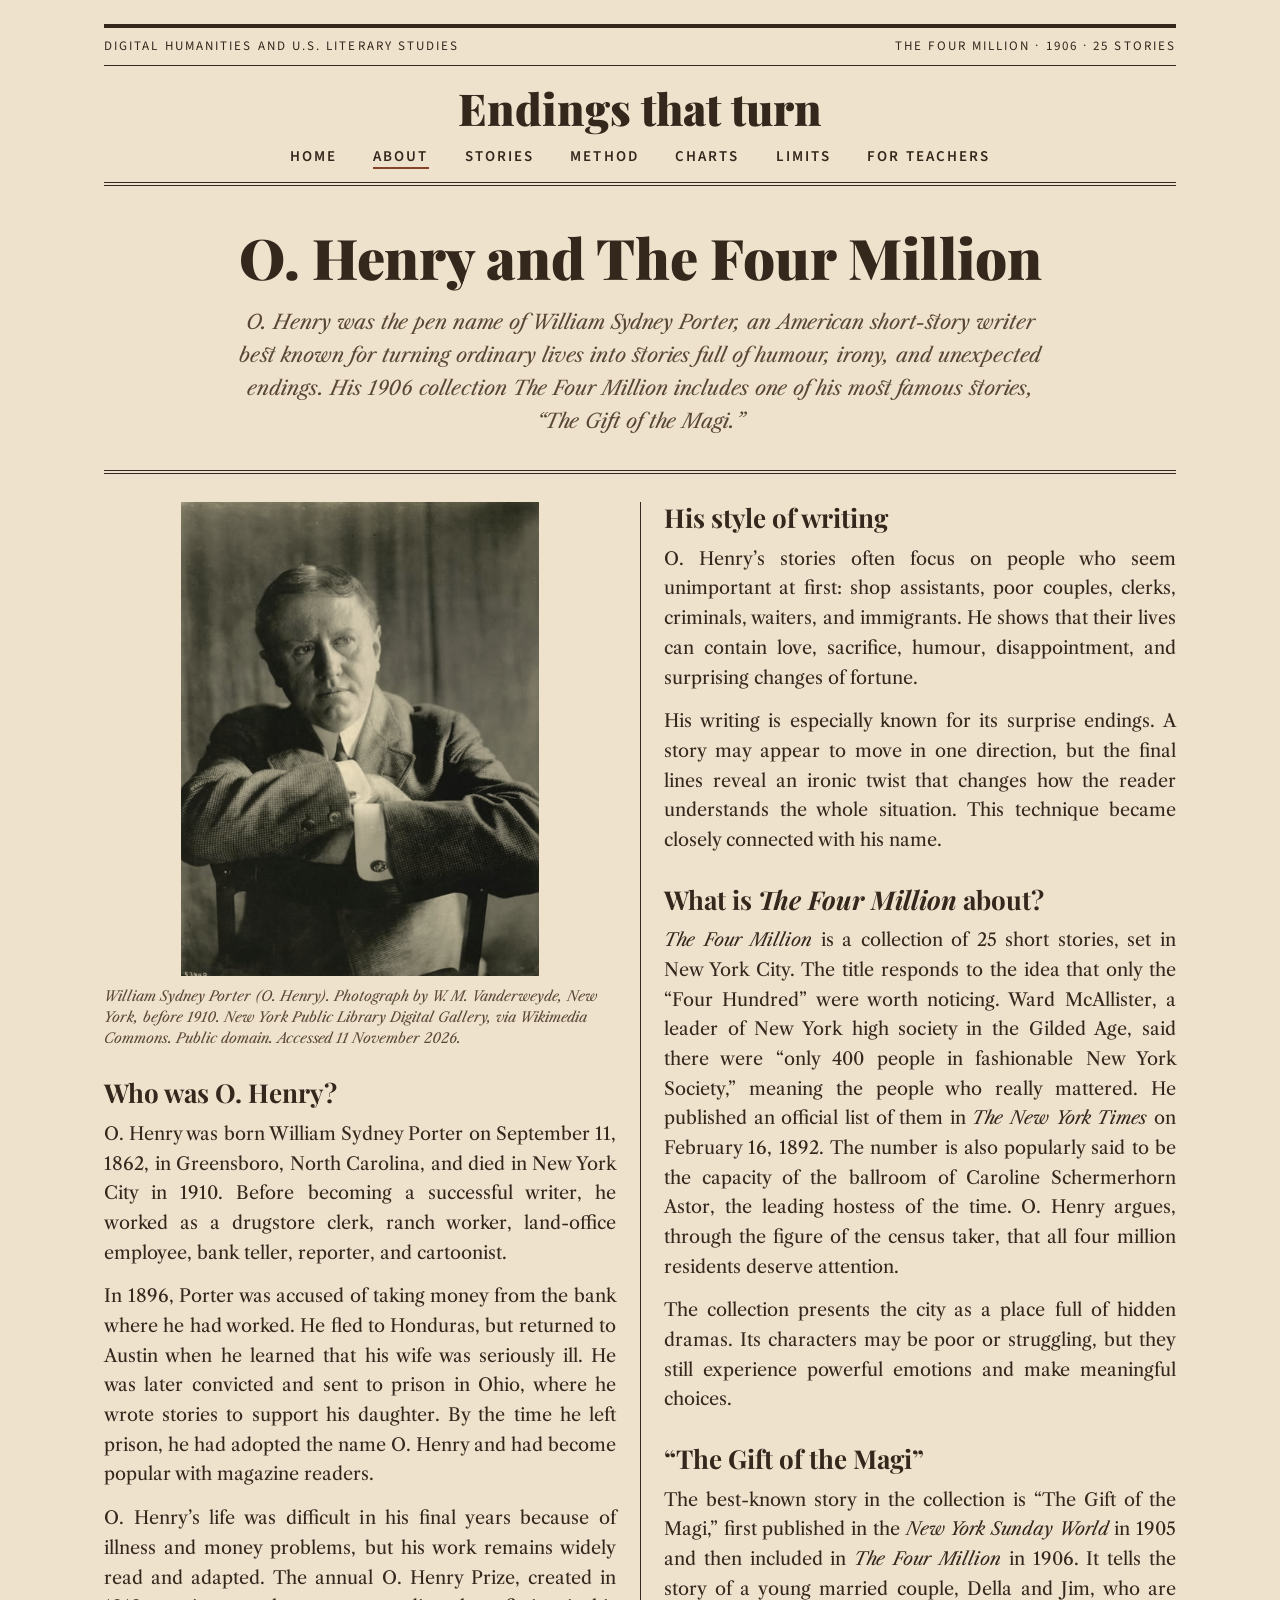
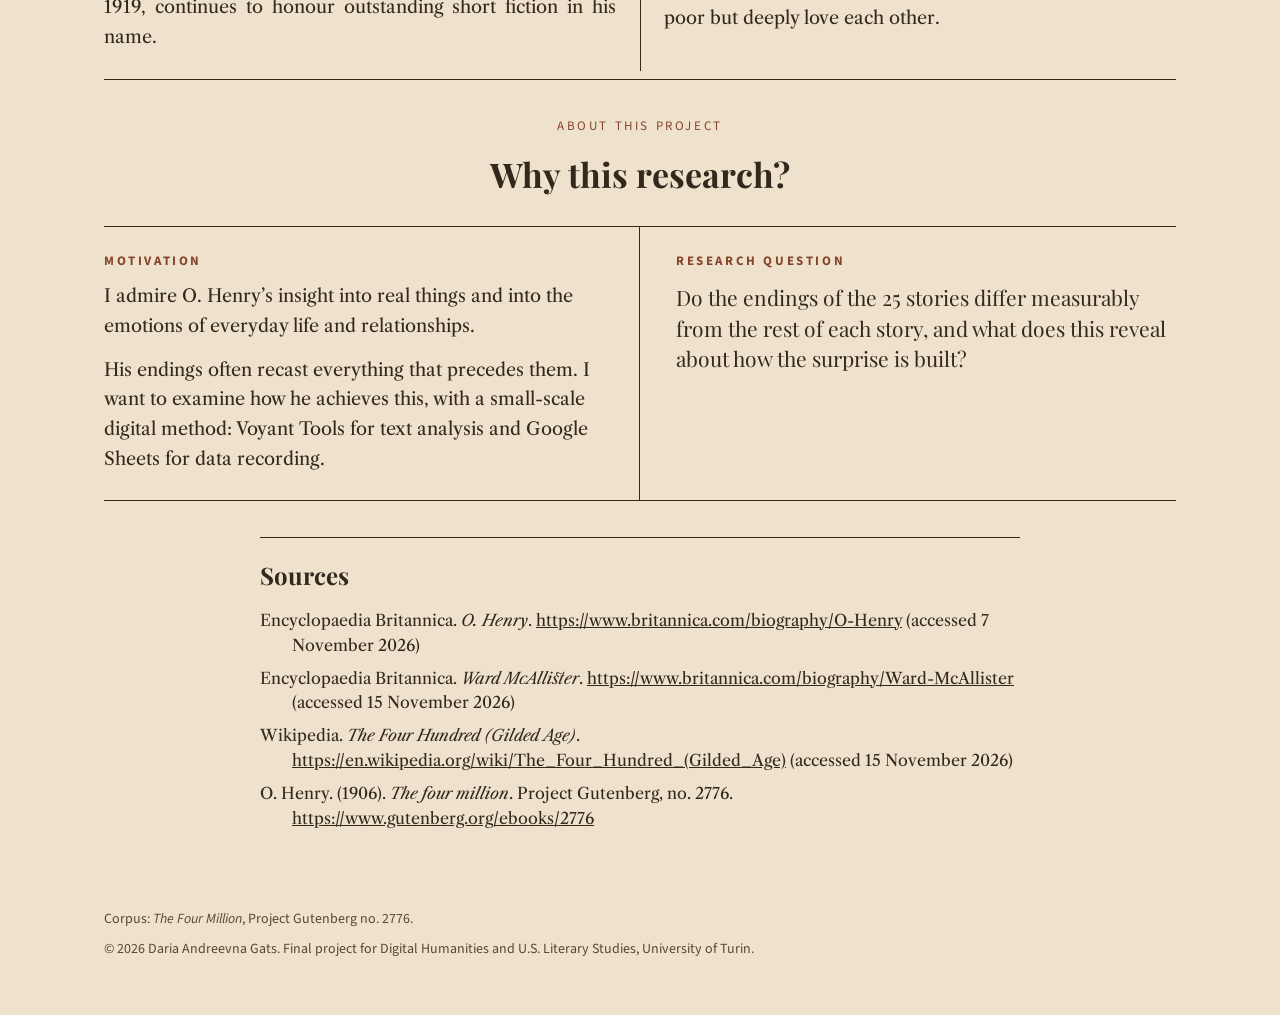
==== commit 700b41ff: "Add authorship line to the footer of every page Co-Authored-By: Claude Sonnet 5.5 <noreply@anthropic" ====
--- a/about.html
+++ b/about.html
@@ -98,6 +98,7 @@
 
     <footer class="site-footer">
       <p>Corpus: <cite>The Four Million</cite>, Project Gutenberg no. 2776.</p>
+      <p>&copy; 2026 Daria Andreevna Gats. Final project for Digital Humanities and U.S. Literary Studies, University of Turin.</p>
     </footer>
 
   </div>
--- a/css/style.css
+++ b/css/style.css
@@ -442,8 +442,8 @@
 
 /* Test the ending page */
 .read-first { text-align: center; max-width: 720px; margin: 0 auto 18px; }
-.demo-bar { display: flex; justify-content: center; align-items: center; gap: 12px; margin: 0 0 18px; font-family: "Source Sans 3", sans-serif; }
-.demo-bar select { font: inherit; padding: 7px 10px; border: 1px solid var(--ink); background: var(--cream); color: var(--ink); max-width: 340px; }
+.demo-bar { display: flex; flex-wrap: wrap; justify-content: center; align-items: center; gap: 12px; margin: 0 0 18px; font-family: "Source Sans 3", sans-serif; }
+.demo-bar select { font: inherit; padding: 7px 10px; border: 1px solid var(--ink); background: var(--cream); color: var(--ink); max-width: min(340px, 100%); min-width: 0; box-sizing: border-box; }
 .ending { background: var(--cream); border: 1px solid var(--ink); padding: 20px 26px; margin: 0 0 22px; }
 .ending h2 { margin: 0 0 4px; font-family: "Playfair Display", serif; }
 .ending .src { font-family: "Source Sans 3", sans-serif; font-size: 0.85rem; color: var(--ink-soft); margin: 0 0 12px; }
